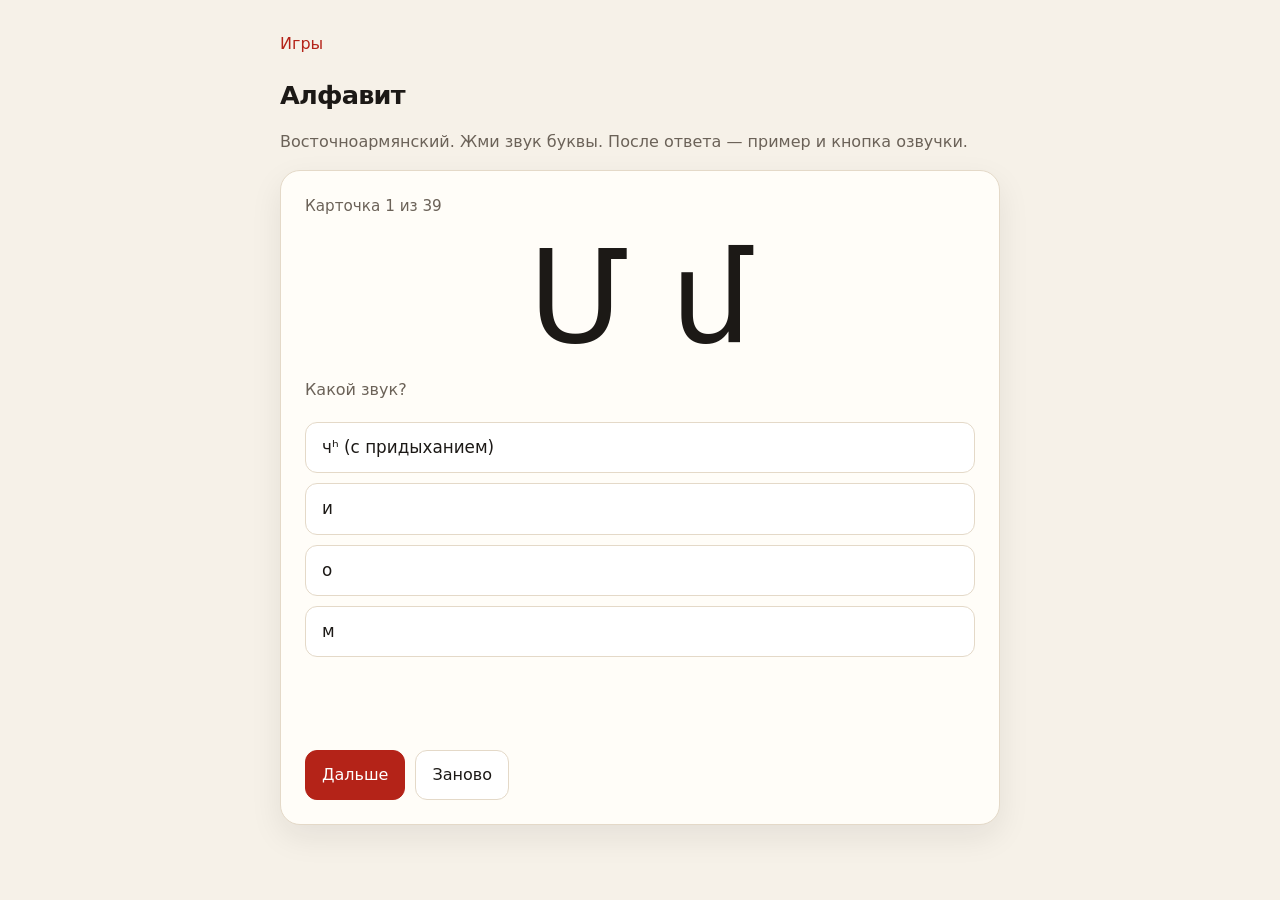
==== games/alphabet/index.html @ e23a511b "Start" ====
<!DOCTYPE html>
<html lang="ru">
  <head>
    <meta charset="utf-8" />
    <meta name="viewport" content="width=device-width, initial-scale=1" />
    <title>Алфавит</title>
    <link rel="stylesheet" href="../common.css" />
  </head>
  <body>
    <main class="wrap">
      <nav class="crumb"><a href="../">Игры</a></nav>
      <header>
        <h1>Алфавит</h1>
        <p class="lede">Восточноармянский. Жми звук буквы. После ответа — пример и кнопка озвучки.</p>
      </header>
      <section class="card">
        <div class="status">
          <span id="progress">Загрузка…</span>
          <span id="score"></span>
        </div>
        <div id="prompt" class="letter" aria-live="polite"></div>
        <p id="hint" class="muted"></p>
        <div id="choices" class="choices"></div>
        <div id="feedback" class="feedback"></div>
        <div class="row">
          <button id="speak" class="btn" type="button" hidden>Слушать</button>
          <button id="next" class="btn btn-primary" type="button" disabled>Дальше</button>
          <button id="restart" class="btn" type="button">Заново</button>
        </div>
      </section>
    </main>
    <script src="./app.js"></script>
  </body>
</html>
---- games/common.css ----
:root {
  color-scheme: light;
  --bg: #f6f1e8;
  --bg-card: #fffdf8;
  --ink: #1c1916;
  --muted: #6b6258;
  --line: #e4d9c8;
  --accent: #b42318;
  --accent-soft: #f8e4df;
  --ok: #1f7a4d;
  --ok-soft: #e3f4ea;
  --bad: #b42318;
  --bad-soft: #f8e4df;
  --shadow: 0 12px 32px rgba(28, 25, 22, 0.08);
  font-family: "SF Pro Text", "Segoe UI", system-ui, sans-serif;
}

* {
  box-sizing: border-box;
}

html,
body {
  margin: 0;
  min-height: 100%;
  background: var(--bg);
  color: var(--ink);
}

body {
  line-height: 1.5;
}

a {
  color: var(--accent);
}

.wrap {
  width: min(720px, calc(100% - 32px));
  margin: 0 auto;
  padding: 32px 0 64px;
}

header h1,
.hero h1 {
  font-size: 1.6rem;
  letter-spacing: -0.03em;
  margin: 0 0 8px;
}

.lede,
.muted {
  color: var(--muted);
}

.card {
  background: var(--bg-card);
  border: 1px solid var(--line);
  border-radius: 20px;
  box-shadow: var(--shadow);
  padding: 24px;
}

.row {
  display: flex;
  flex-wrap: wrap;
  gap: 10px;
}

.btn {
  appearance: none;
  border: 1px solid var(--line);
  background: #fff;
  color: var(--ink);
  border-radius: 12px;
  padding: 12px 16px;
  font: inherit;
  cursor: pointer;
}

.btn:hover {
  border-color: #c9bba6;
}

.btn[hidden] {
  display: none;
}

.btn-primary {
  background: var(--accent);
  border-color: var(--accent);
  color: #fff;
}

.btn-choice {
  width: 100%;
  text-align: left;
  font-size: 1.05rem;
}

.btn-choice.is-ok {
  background: var(--ok-soft);
  border-color: var(--ok);
}

.btn-choice.is-bad {
  background: var(--bad-soft);
  border-color: var(--bad);
}

.games {
  display: grid;
  gap: 12px;
  margin-top: 24px;
}

.game-link {
  display: block;
  text-decoration: none;
  color: inherit;
}

.game-link h2 {
  margin: 0 0 6px;
  font-size: 1.15rem;
}

.letter {
  font-size: clamp(5rem, 18vw, 8rem);
  line-height: 1;
  text-align: center;
  margin: 12px 0 8px;
}

.status {
  display: flex;
  justify-content: space-between;
  gap: 12px;
  color: var(--muted);
  font-size: 0.95rem;
  margin-bottom: 16px;
}

.feedback {
  min-height: 4.8em;
  margin-top: 16px;
}

.feedback strong {
  color: var(--ok);
}

.feedback.is-bad strong {
  color: var(--bad);
}

.choices {
  display: grid;
  gap: 10px;
  margin-top: 20px;
}

nav.crumb {
  margin-bottom: 20px;
}

nav.crumb a {
  text-decoration: none;
}
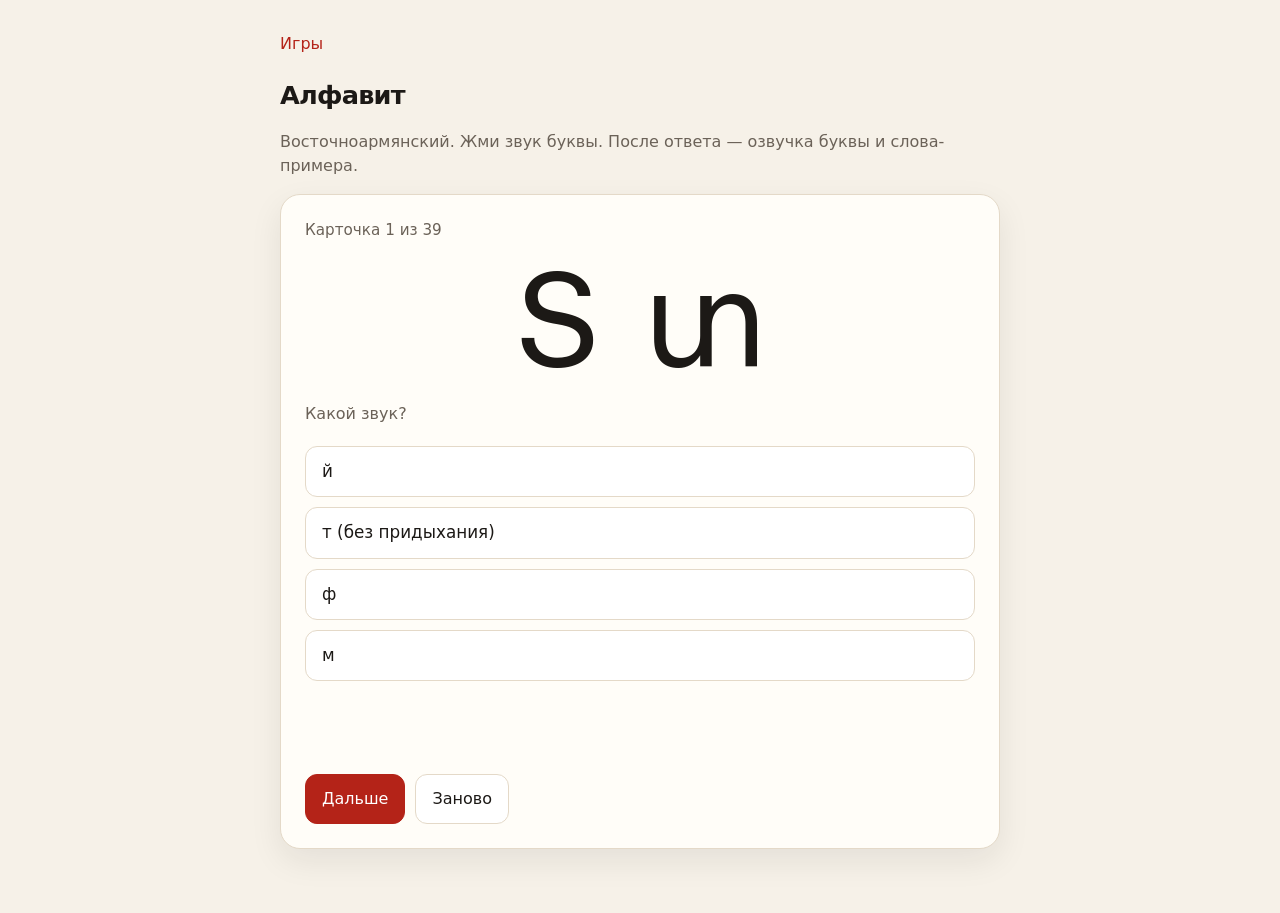
==== commit e2fafc3d: "Voice button for examples" ====
--- a/games/alphabet/index.html
+++ b/games/alphabet/index.html
@@ -11,7 +11,7 @@
       <nav class="crumb"><a href="../">Игры</a></nav>
       <header>
         <h1>Алфавит</h1>
-        <p class="lede">Восточноармянский. Жми звук буквы. После ответа — пример и кнопка озвучки.</p>
+        <p class="lede">Восточноармянский. Жми звук буквы. После ответа — озвучка буквы и слова-примера.</p>
       </header>
       <section class="card">
         <div class="status">
@@ -23,7 +23,8 @@
         <div id="choices" class="choices"></div>
         <div id="feedback" class="feedback"></div>
         <div class="row">
-          <button id="speak" class="btn" type="button" hidden>Слушать</button>
+          <button id="speak" class="btn" type="button" hidden>Буква</button>
+          <button id="speak-example" class="btn" type="button" hidden>Пример</button>
           <button id="next" class="btn btn-primary" type="button" disabled>Дальше</button>
           <button id="restart" class="btn" type="button">Заново</button>
         </div>
